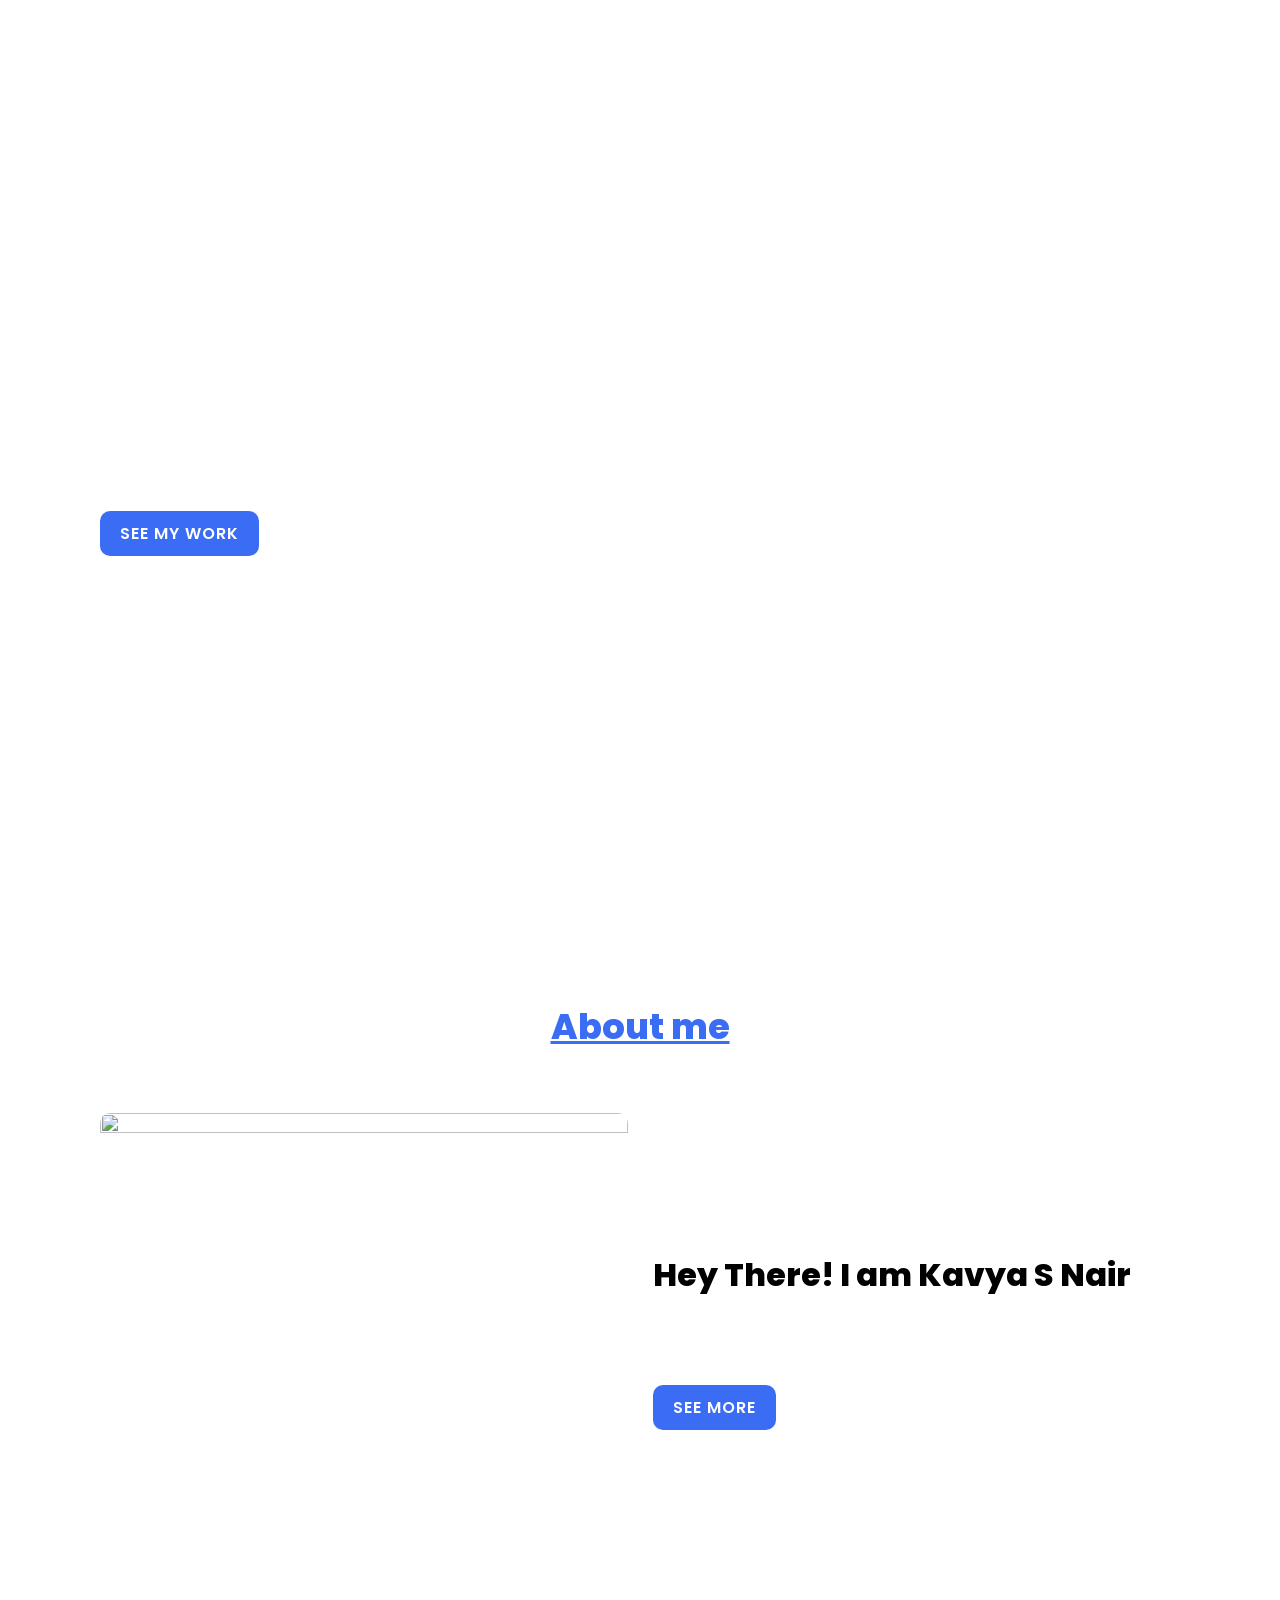
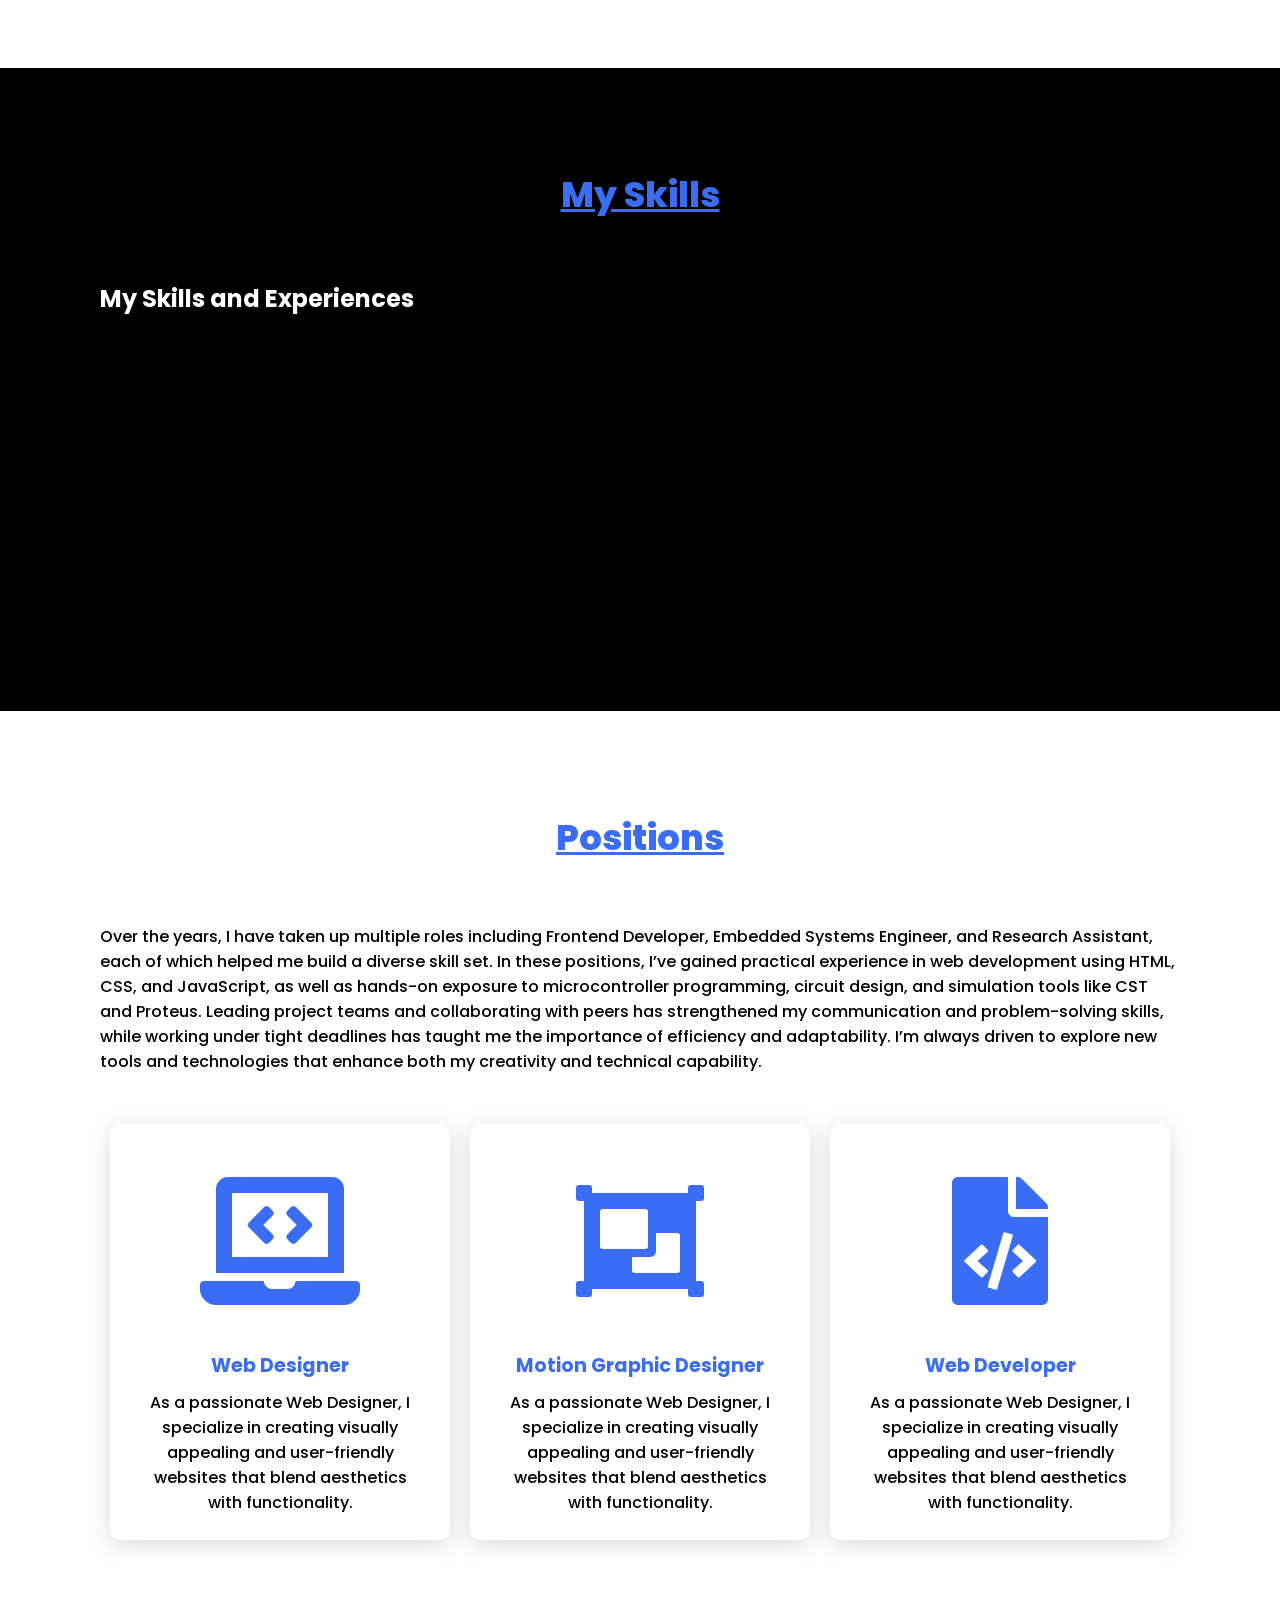
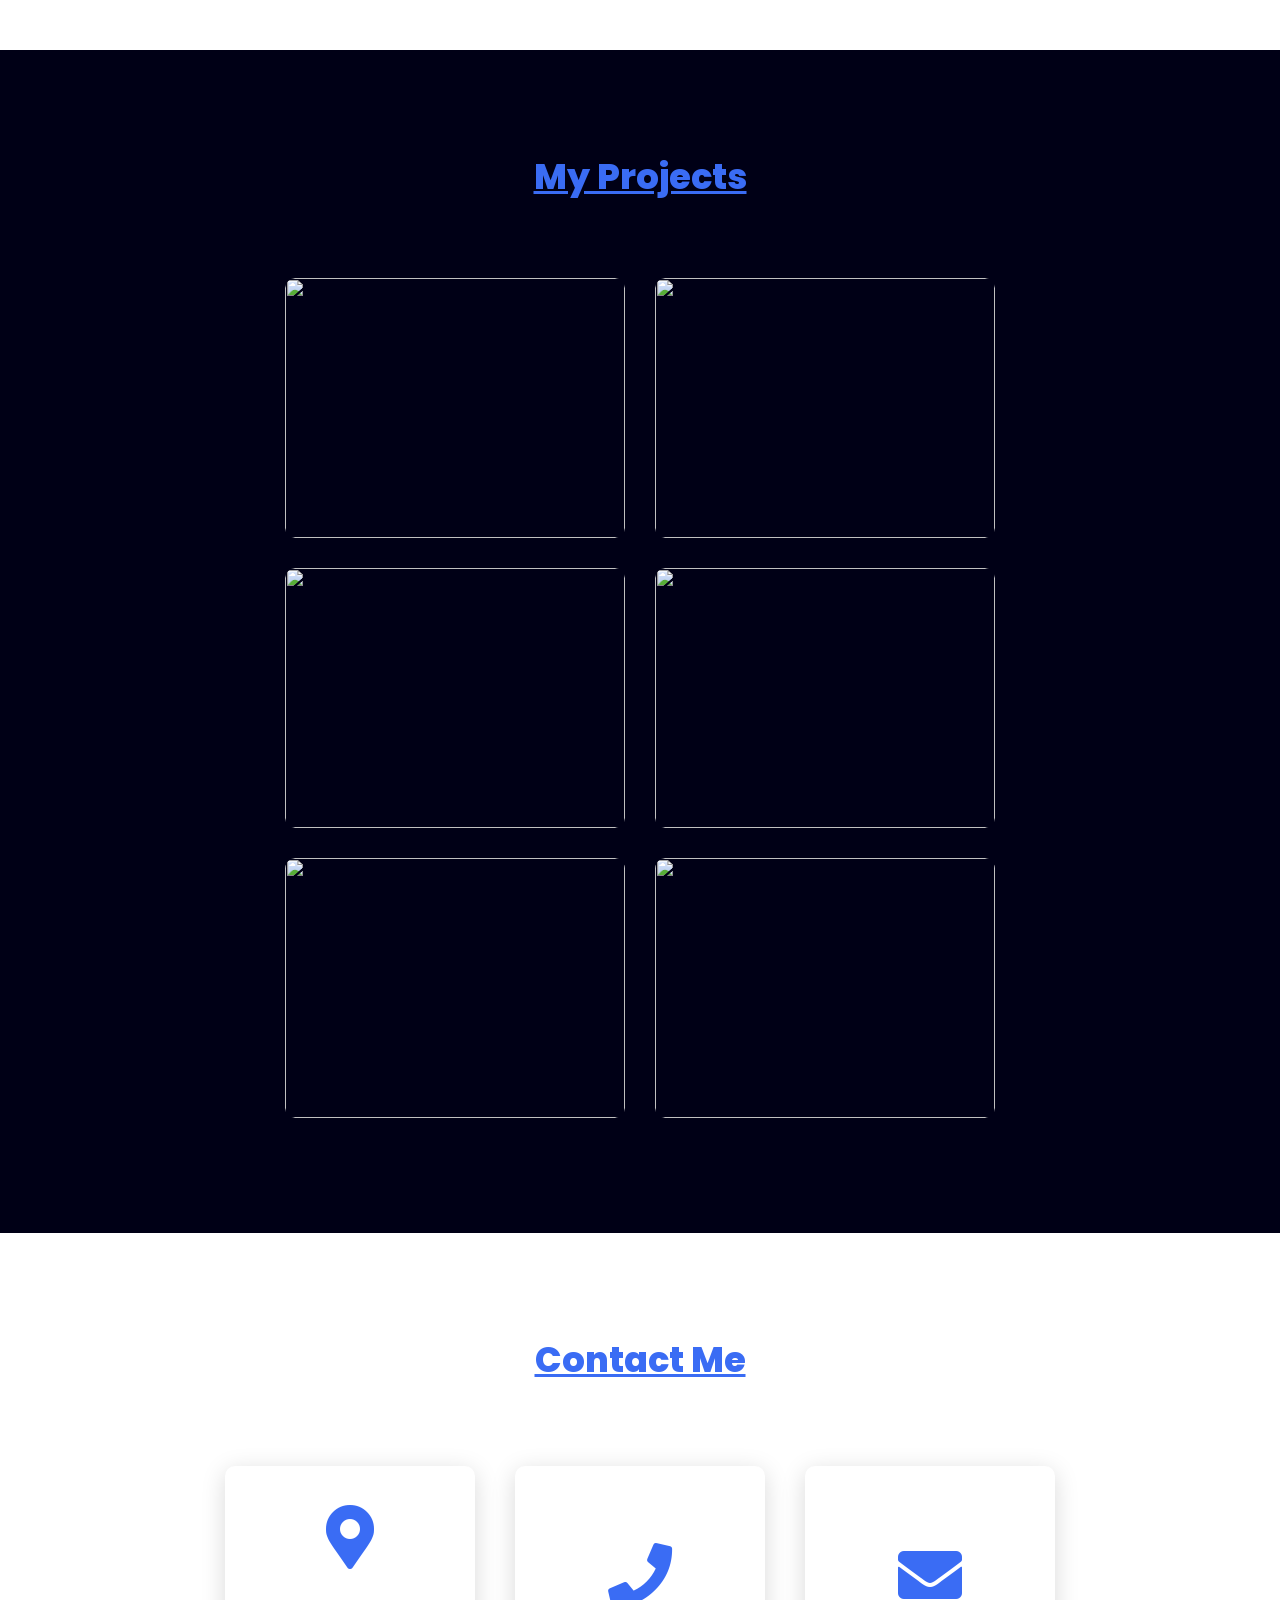
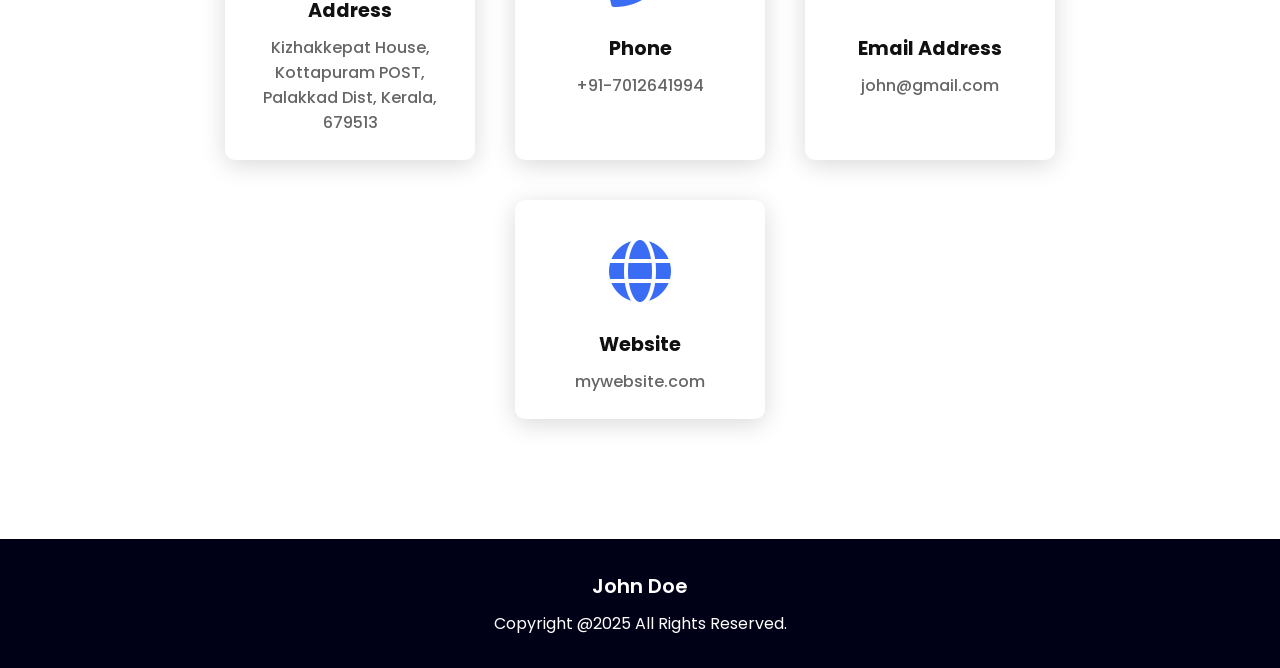
==== text.html @ 25538036 "Add files via upload" ====
<!DOCTYPE html>
<html lang="en">

<head>
    <meta charset="UTF-8">
    <meta name="viewport" content="width=device-width, initial-scale=1.0">
    <title>MY PORTFOLIO</title>
    <link rel="stylesheet" href="style.css">
    <link rel="stylesheet" href="https://unpkg.com/aos@next/dist/aos.css" />
    <link rel="stylesheet" href="https://cdnjs.cloudflare.com/ajax/libs/font-awesome/5.15.2/css/all.min.css">
</head>

<body>

    <nav>

        <span class="brand" data-aos="zoom-in" data-aos-duration="1000">Kavya</span>

        <div class="menu-btn"></div>
        <div class="nav-right">
            <a href="#main" data-aos="fade-up" data-aos-duration="1000" data-aos-delay="100">Home</a>
            <a href="#about" data-aos="fade-up" data-aos-duration="1000" data-aos-delay="200">About</a>
            <a href="#skills" data-aos="fade-up" data-aos-duration="1000" data-aos-delay="300">Skills</a>
            <a href="#services" data-aos="fade-up" data-aos-duration="1000" data-aos-delay="400">Positions</a>
            <a href="#work" data-aos="fade-up" data-aos-duration="1000" data-aos-delay="500">Projects</a>
            <a href="#contact" data-aos="fade-up" data-aos-duration="1000" data-aos-delay="600">Contact</a>
        </div>
    </nav>

    <aside class="sidebar">
        <a href="#main" data-aos="fade-up" data-aos-duration="1000" data-aos-delay="100">Home</a>
            <a href="#about" data-aos="fade-up" data-aos-duration="1000" data-aos-delay="200">About</a>
            <a href="#skills" data-aos="fade-up" data-aos-duration="1000" data-aos-delay="300">Skills</a>
            <a href="#services" data-aos="fade-up" data-aos-duration="1000" data-aos-delay="400">Positions</a>
            <a href="#work" data-aos="fade-up" data-aos-duration="1000" data-aos-delay="500">Projects</a>
            <a href="#contact" data-aos="fade-up" data-aos-duration="1000" data-aos-delay="600">Contact</a>
    </aside>

    <section class="main" id="main">
        <div class="content">
            <h2 data-aos="fade-up" data-aos-duration="1000" data-aos-delay="800">Hello, I'm <br><span>Kavya S Nair</span>
            </h2>
            
            <div class="media-icons">
                <a href="#" data-aos="fade-in" data-aos-duration="1000" data-aos-delay="1200"><i
                        class="fab fa-facebook-f"></i></a>
                <a href="#" data-aos="fade-in" data-aos-duration="1000" data-aos-delay="1300"><i
                        class="fab fa-instagram"></i></a>
                <a href="#" data-aos="fade-in" data-aos-duration="1000" data-aos-delay="1400"><i
                        class="fab fa-twitter"></i></a>
                <a href="#" data-aos="fade-in" data-aos-duration="1000" data-aos-delay="1500"><i
                        class="fab fa-github"></i></a>
            </div>
            <a href="#services" class="btn" data-aos="zoom-out" data-aos-duration="1000" data-aos-delay="1000">See My
                Work</a>
        </div>
    </section>

    <!--  About Section -->

    <section class="about" id="about">

        <h2 class="section-title" data-aos="fade-up" data-aos-duration="1000">About me</h2>

        <div class="content">
            <div class="column-left">
                <div class="img-card" data-aos="fade-right" data-aos-duration="2000" data-aos-delay="200">
                    <img src="Image\pg.jpeg" alt="">
                </div>
            </div>
            <div class="column-right">
                <h2 class="content-title" data-aos="fade-left" data-aos-duration="1000" data-aos-delay="200">Hey There!
                    I am Kavya S Nair</h2>
                <p class="paragraph-text" data-aos="flip-up" data-aos-duration="1000" data-aos-delay="400">Computer Science Engineering student with a passion for Coding ,UI/UX Designing and
                    Machine Learning, proficient in web designing, and motivated to learn new things..</p>
                <a href="#work" class="btn" data-aos="zoom-out-left" data-aos-duration="1000" data-aos-delay="600">See
                    more</a>
            </div>
        </div>
    </section>


    <!-- Skill Section -->

    <section class="skills" id="skills">

        <h2 class="section-title" data-aos="fade-up" data-aos-duration="1000">My Skills</h2>

        <div class="content">
            <div class="column-left">
                <h2 class="content-title" data-aos="fade-right" data-aos-duration="1000" data-aos-delay="200">My Skills
                    and Experiences</h2>
                <p class="paragraph-text" data-aos="flip-down" data-aos-duration="1000" data-aos-delay="300">With a
                    strong foundation in both front-end and back-end development, I’ve worked on a range of projects
                    that highlight my ability to design responsive interfaces and develop robust application logic. My
                    skill set includes HTML, CSS, JavaScript, and frameworks like React, along with backend technologies
                    such as Node.js and Python. Over the past few years, I’ve gained hands-on experience collaborating
                    in cross-functional teams, debugging complex code, and optimizing web performance. I’m always eager
                    to learn new technologies and take on challenges that push my creative and technical boundaries.</p>
               
            </div>
            <div class="column-right">
                <div class="skill" data-aos="flip-up" data-aos-duration="1000" data-aos-delay="100">
                    <span>HTML</span>
                </div>
                <div class="skill" data-aos="flip-up" data-aos-duration="1000" data-aos-delay="100">
                    <span>CSS</span>
                </div>
                <div class="skill" data-aos="flip-up" data-aos-duration="1000" data-aos-delay="100">
                    <span>JavaScript</span>
                </div>
                <div class="skill" data-aos="flip-up" data-aos-duration="1000" data-aos-delay="100">
                    <span>Python</span>
                </div>
                
            </div>
        </div>
    </section>


    <!-- Positions Section -->

    <section class="services" id="services">

        <h2 class="section-title" data-aos="fade-up" data-aos-duration="1000">Positions</h2>
        <p class="paragraph-text" data-aos="fade-up" data-aos-duration="1000" data-aos-delay="200">Over the years, I
            have taken up multiple
            roles including Frontend Developer, Embedded Systems Engineer, and Research Assistant, each of which helped
            me build a diverse skill set. In these positions, I’ve gained practical experience in web development using
            HTML, CSS, and JavaScript, as well as hands-on exposure to microcontroller programming, circuit design, and
            simulation tools like CST and Proteus. Leading project teams and collaborating with peers has strengthened
            my communication and problem-solving skills, while working under tight deadlines has taught me the
            importance of efficiency and adaptability. I’m always driven to explore new tools and technologies that
            enhance both my creativity and technical capability.

        </p>

        <div class="content">
            <div class="card" data-aos="fade-right" data-aos-duration="1000" data-aos-delay="400">
                <div class="service-icon">
                    <i class="fas fa-laptop-code"></i>
                </div>
                <div class="info">
                    <h3>Web Designer</h3>
                    <p>As a passionate Web Designer, I specialize in creating visually appealing and user-friendly
                        websites that blend aesthetics with functionality. </p>
                </div>
            </div>
            <div class="card" data-aos="fade-up" data-aos-duration="1000" data-aos-delay="400">
                <div class="service-icon">
                    <i class="fas fa-object-group"></i>
                </div>
                <div class="info">
                    <h3>Motion Graphic Designer</h3>
                    <p>As a passionate Web Designer, I specialize in creating visually appealing and user-friendly
                        websites that blend aesthetics with functionality. </p>
                </div>
            </div>
            <div class="card" data-aos="fade-left" data-aos-duration="1000" data-aos-delay="400">
                <div class="service-icon">
                    <i class="fas fa-file-code"></i>
                </div>
                <div class="info">
                    <h3>Web Developer</h3>
                    <p>As a passionate Web Designer, I specialize in creating visually appealing and user-friendly
                        websites that blend aesthetics with functionality. </p>
                </div>
            </div>
        </div>
    </section>

    <!-- Projects Section -->
    <section class="work" id="work">

        <h2 class="section-title" data-aos="fade-up" data-aos-duration="1000">My Projects</h2>
        <div class="content">
            <div class="card" data-aos="fade-right" data-aos-duration="1000" data-aos-delay="200">
                <div class="card-img">
                    <img src="Image/work1.jpg" alt="">
                    <p class="overlay-text">Project 1: MindTracker Website : A simple mental health tracking website that allows users to log their daily mood,stress levels,and thoughts.The goal is to promote self-reflection and emotional awareness over time.</p>
                </div>
            </div>

            <div class="card" data-aos="fade-up" data-aos-duration="1000" data-aos-delay="200">
                <div class="card-img">
                    <img src="Image/work2.jpg" alt="">
                    <p class="overlay-text">Project 2: A Quiz App to boost our knowledge.</p>
                </div>
            </div>
            <div class="card" data-aos="fade-left" data-aos-duration="1000" data-aos-delay="200">
                <div class="card-img">
                    <img src="Image/work3.jpg" alt="">
                    <p class="overlay-text">Project 3: Recipe app : To make any dish according to the available ingredients.</p>
                </div>
            </div>

            <div class="card" data-aos="fade-right" data-aos-duration="1000" data-aos-delay="400">
                <div class="card-img">
                    <img src="Image/work4.jpg" alt="">
                    <p class="overlay-text">Project 4: Description goes here</p>
                </div>
            </div>

            <div class="card" data-aos="fade-up" data-aos-duration="1000" data-aos-delay="400">
                <div class="card-img">
                    <img src="Image/work5.jpg" alt="">
                    <p class="overlay-text">Project 5: Description goes here</p>
                </div>
            </div>

            <div class="card" data-aos="fade-left" data-aos-duration="1000" data-aos-delay="400">
                <div class="card-img">
                    <img src="Image/work6.jpg" alt="">
                    <p class="overlay-text">Project 6: Description goes here</p>
                </div>
            </div>

    </section>

               <!-- Contacts Section -->
                
    <section class="contact" id="contact">
        <div class="title">
            <h2 class="section-title">Contact Me</h2>
        </div>
        <div class="content">
            <div class="row">
                <div class="card">
                    <div class="contact-icon">
                        <i class="fas fa-map-marker-alt"></i>
                    </div>
                    <div class="info">
                        <h3>Address</h3>
                        <span>Kizhakkepat House, Kottapuram POST, Palakkad Dist, Kerala, 679513</span>
                    </div>
                </div>
                <div class="card">
                    <div class="contact-icon">
                        <i class="fas fa-phone"></i>
                    </div>
                    <div class="info">
                        <h3>Phone</h3>
                        <span>+91-7012641994</span>
                    </div>
                </div>
                <div class="card">
                    <div class="contact-icon">
                        <i class="fas fa-envelope"></i>
                    </div>
                    <div class="info">
                        <h3>Email Address</h3>
                        <span>john@gmail.com</span>
                    </div>
                </div>
                <div class="card">
                    <div class="contact-icon">
                        <i class="fas fa-globe"></i>
                    </div>
                    <div class="info">
                        <h3>Website</h3>
                        <span>mywebsite.com</span>
                    </div>
                </div>

            </div>

        </div>
    </section>

    <footer class="footer">
        <span class="footer-title">John Doe</span>
        <p>Copyright @2025 All Rights Reserved.</p>
    </footer>


    <script src="https://unpkg.com/aos@next/dist/aos.js"></script>
    <script>
        AOS.init();//initializing Animate On Scroll Library
    </script>
    <script src="script.js"></script>
</body>

</html>
---- style.css ----
@import url("https://fonts.googleapis.com/css2?family=Poppins:ital,wght@0,100;0,200;0,300;0,400;0,500;0,600;0,700;0,800;0,900;1,100;1,200;1,300;1,400;1,500;1,600;1,700;1,800;1,900&display=swap");

html, body {
  overflow-x: hidden;
}

* {
  padding: 0;
  margin: 0;
  font-family: "Poppins", sans-serif;
  box-sizing: border-box;
  scroll-behavior: smooth;
}

::-webkit-scrollbar {
  display: none;
}

a {
  text-decoration: none;
}

body {
  width: 100vw;
  min-height: 100vh;
}

nav {
  z-index: 100;
  position: fixed;
  background-color: rgba(255, 255, 255, 0.1);
  top: 0;
  left: 0;
  width: 100vw;
  padding: 15px 200px;
  display: flex;
  justify-content: space-around;
  align-items: center;
  transition: 0.2s ease;
}

nav.sticky {
  background-color: #3a6cf4;
  padding: 10px 200px;
}

nav .brand {
  color: white;
  font-size: 1.8em;
  font-weight: 700;
  text-transform: uppercase;
  text-decoration: none;
}

nav .nav-right{
  display: flex;
  justify-content: center;
  align-items: center;
}

nav .nav-right a {
  color: white;
  font-size: 1em;
  font-weight: bold;
  margin-left: 30px;
  transition: all 0.5s ease;
}

nav .nav-right a:hover {
  color: #3a6cf4;
  text-decoration: underline;
}

nav.sticky .nav-right a:hover {
  color: black;
}

.sidebar {
  position: fixed;
  top: 0;
  right: 0;
  transition: all 0.3s ease;
  transform: translateX(100%);
  display: flex;
  flex-direction: column;
  align-items: center;
  justify-content: center;
  width: 70vw;
  height: 100vh;
  overflow-y: scroll;
  background-color: white;
}

.sidebar a {
  color: black;
  font-size: 1.2rem;
  font-weight: 500;
  margin: 10px;
  padding: 10px 40px;
  border-radius: 5px;
  transition: all 0.3s ease;
}

.sidebar a:hover {
  background-color: #3a6cf4;
  color: white;
  transition: 0.3s ease;
}

.sidebar.active {
    z-index: 10;
  transform: translateX(0%);
}

section {
  padding: 100px 100px;
  width: 100vw;
}

.main {
  position: relative;
  width: 100%;
  height: 100vh;
  display: flex;
  align-items: center;
  background-image: url(Image/bg.jpg);
  background-size: cover;
  background-position: center;
  background-repeat: no-repeat;
  background-attachment: fixed;
  /*Controls how the background image scrolls with the content*/
}

.main .content {
  max-width: 900px;
}

.main .content h2 {
  color: white;
  font-size: 28px;
  font-weight: 500;
}

.main .content h2 span {
  font-size: 2.8rem; /*1rem == 16px*/
  font-weight: 600;
}

/*
.animated-text {
  height: 70px;
  overflow: hidden;
}

.animated-text h3 {
  color: #4e9eff;
  font-size: 3rem;
  font-weight: 700;
  line-height: 70px;
  letter-spacing: 1px;
}

.animated-text h3:nth-child(1) {
  animation: text-move 6s infinite ease-out;
}


@keyframes text-move {
  0%,
  15% {
    margin-top: 0px;
  }

  25%,
  40% {
    margin-top: -70px;
  }

  50%,
  65% {
    margin-top: -140px;
  }

  75%,
  90% {
    margin-top: -70px;
  }

  100% {
    margin-top: 0px;
  }
}
*/
.btn {
  color: white;
  background-color: #3a6cf4;
  font-size: 1rem;
  font-weight: 600;
  display: inline-block;
  padding: 10px 20px;
  text-transform: uppercase;
  text-decoration: none;
  letter-spacing: 1px;
  border-radius: 10px;
  transition: 0.5s ease;
}

.btn:hover {
  background-color: #235bf6;
}

.media-icons {
  margin-block: 10px;
}

.media-icons a {
  color: white;
  font-size: 25px;
  margin-right: 30px;
}

.section-title {
  text-align: center;
  text-decoration: underline;
  color: #3a6cf4;
  font-size: 2.2rem;
  font-weight: 800;
  margin-bottom: 60px;
  transition: all 0.3s ease;
}

.section-title:hover {
  transform: scale(1.2);
}

/* About */

.about .content {
  position: relative;
  width: 100%;
  display: flex;
  justify-content: space-between;
  align-items: center;
  margin-top: 20px;
}

.about .content .column-left {
  width: 50%;
  margin-right: 25px;
  font-weight: 500;
}

.about .content .column-right {
  width: 50%;
}

.about .content .column-left .img-card {
  width: 100%;
}

.about .content .column-left .img-card img {
  min-height: 455px;
  width: 100%;
  height: 100%;
  object-fit: cover;
  border-radius: 10px;
}

.about .content .column-right .content-title {
  font-size: 2em;
  font-weight: 800;
  margin-bottom: 20px;
}

.about .content .column-right .paragraph-text {
  font-size: 1.1rem;
  line-height: 22px;
  font-weight: 500;
}

/* Skills Section */

.skills {
  background-color: black;
}

.skills .content {
  width: 100%;
  display: flex;
  justify-content: space-between;
  align-items: center;
  color: white;
  margin-top: 20px;
}

.skills .content .column-left {
  width: 46%;
}

.skills .content .column-left .content-title {
  margin-bottom: 20px;
}

.skills .paragraph-text {
  line-height: 25px;
}

.skills .content .column-right {
  width: 46%;
  display: flex;
  justify-content: space-around;
  flex-wrap: wrap;
}

.skills .content .column-right .skill {
  margin-bottom: 15px;
  padding: 10px;
  min-width: 100px;
  width: fit-content;
  min-height: 100px;
  background-color: #3a6cf4;
  border-radius: 10px;
  display: flex;
  align-items: center;
  justify-content: center;
}

/* Services */

.services .content {
  display: flex;
  justify-content: center;
  flex-wrap: wrap;
  flex-direction: row;
  margin-top: 20px;
}

.services .paragraph-text {
  line-height: 25px;
  font-weight: 500;
  margin-bottom: 40px;
}

.services .content .card {
  background-color: #fff;
  width: 340px;
  margin: 10px;
  padding: 25px;
  display: flex;
  justify-content: center;
  align-items: center;
  flex-direction: column;
  border-radius: 10px;
  box-shadow: 0 5px 25px rgba(1 1 1/15%);
  transition: 0.3s linear;
  cursor: pointer;
}

.services .content .card .service-icon {
  color: #3a6cf4;
  font-size: 8rem;
  text-align: center;
  transition: all 0.3s linear;
}

.services .content .card .info {
  text-align: center;
}

.services .info p {
  line-height: 25px;
  font-weight: 500;
}

.services .content .card .info h3 {
  color: #3a6cf4;
  font-size: 1.2rem;
  font-weight: 700;
  margin: 10px;
  transition: all 0.3s linear;
}

.services .content .card:hover {
  background-color: #3a6cf4;
  color: white;
}

.services .content .card:hover .service-icon,
.services .content .card:hover .info h3 {
  transform: translateY(-10px);
  color: white;
}

/* Work */

.work {
  background-color: #000016;
}

.work .content {
  display: flex;
  justify-content: center;
  flex-direction: row;
  flex-wrap: wrap;
  margin-top: 20px;
  width: 100%;
}

.work .content .card {
  width: 340px;
  margin: 15px;
  cursor: pointer;
}

.work .content .card .card-img {
  position: relative;
  width: 100%;
  height: 260px;
  overflow: hidden;
  border-radius: 10px;
}

.work .content .card .card-img img {
  width: 100%;
  height: 100%;
  object-fit: cover;
  border-radius: 10px;
  transition: 0.3s linear;
}

.work .content .card .card-img img:hover {
  transform: scale(1.2);
}

.card-img .overlay-text {
  position: absolute;
  top: 0;
  left: 0;
  width: 100%;
  padding: 15px;
  background: rgba(0, 0, 0, 0.6);
  color: #fff;
  font-size: 16px;
  text-align: center;
  opacity: 0;
  transition: opacity 0.3s ease-in-out;
}

.card-img:hover .overlay-text {
  opacity: 1;
}

/* Contact */

.contact .content {
  display: flex;
  justify-content: center;
  flex-wrap: wrap;
  flex-direction: column;
  margin-top: 20px;
}

.contact .content .row {
  display: flex;
  justify-content: center;
  flex-wrap: wrap;
  flex-direction: row;
}

.contact .content .row .card {
  background: #fff;
  width: 250px;
  margin: 20px;
  padding: 25px;
  display: flex;
  justify-content: center;
  align-items: center;
  flex-direction: column;
  box-shadow: 0 5px 25px rgba(1 1 1 / 15%);
  border-radius: 10px;
  cursor: pointer;
}

.contact .content .row .card .contact-icon {
  color: #3a6cf4;
  font-size: 4em;
  text-align: center;
  transition: transform 0.5s ease;
}

.contact .content .row .card:hover .contact-icon {
  transform: translateY(-10px);
}

.contact .content .row .card .info {
  text-align: center;
}

.contact .content .row .card .info h3 {
  color: #111;
  font-size: 1.2em;
  font-weight: 700;
  margin: 10px;
}

.contact .content .row .card .info span {
  color: #666;
  font-weight: 500;
  line-height: 25px;
}

/* Footer */

.footer {
  background: #000016;
  color: #fff;
  text-align: center;
  padding: 2em;
}

.footer .footer-title {
  font-size: 20px;
  font-weight: 600;
}

.footer p {
  font-size: 16px;
  margin-top: 10px;
}

@media (max-width: 900px) {
  nav {
    padding: 12px 20px;
  }

  nav.sticky {
    padding: 10px 20px;
  }

  section{
    padding: 20px;
  }

  nav .nav-right {
    display: none;
  }

  .menu-btn {
    background-image: url(Image/menu.png);
    background-position: center;
    background-size: 30px;
    background-repeat: no-repeat;
    width: 40px;
    height: 40px;
    right: 0;
    margin: 0 20px;
    cursor: pointer;
    transition: 0.3s ease;
  }

  .menu-btn.active {
    z-index: 999;
    background-image: url(Image/close.png);
    background-repeat: no-repeat;
    background-position: center;
    background-size: 25px;
    transition: 0.3s ease;
    background-color: #3a6cf4;
    border-radius: 5px;
  }
  
  .main .content h2 {
    font-size: 1em;
  }

  .animated-text h3 {
    font-size: 2.2em;
  }

  .section-title {
    font-size: 1.8em;
  }

  .about .content {
    flex-direction: column;
  }

  .about .content .column {
    width: 100%;
  }

  .about .content .column-right {
    margin-top: 40px;
  }

  .about .content .column-right p {
    line-height: 27px;
  }

  /* Skills */

  .skills .content {
    flex-direction: column;
  }

  .skills .content .column {
    width: 100%;
  }

  .skills .content .column-left {
    width: 90%;
  }

  .skills .content .column-right {
    margin-top: 40px;
    width: 90%;
  }
}

@media (max-width: 768px) {
  .main {
    background-image: url(Image/bg1.png);
    background-attachment: fixed;
  }
}



@media (max-width: 660px) {
  .about .content .column-left,
  .about .content .column-right {
    width: 95%;
  }

  .work .content .card {
    width: 90%;
  }
  .card-img .overlay-text {
    opacity: 1;
  }
}

@media (max-width: 400px){
 .contact .content .row .card{
    width: 90%;
  }
}
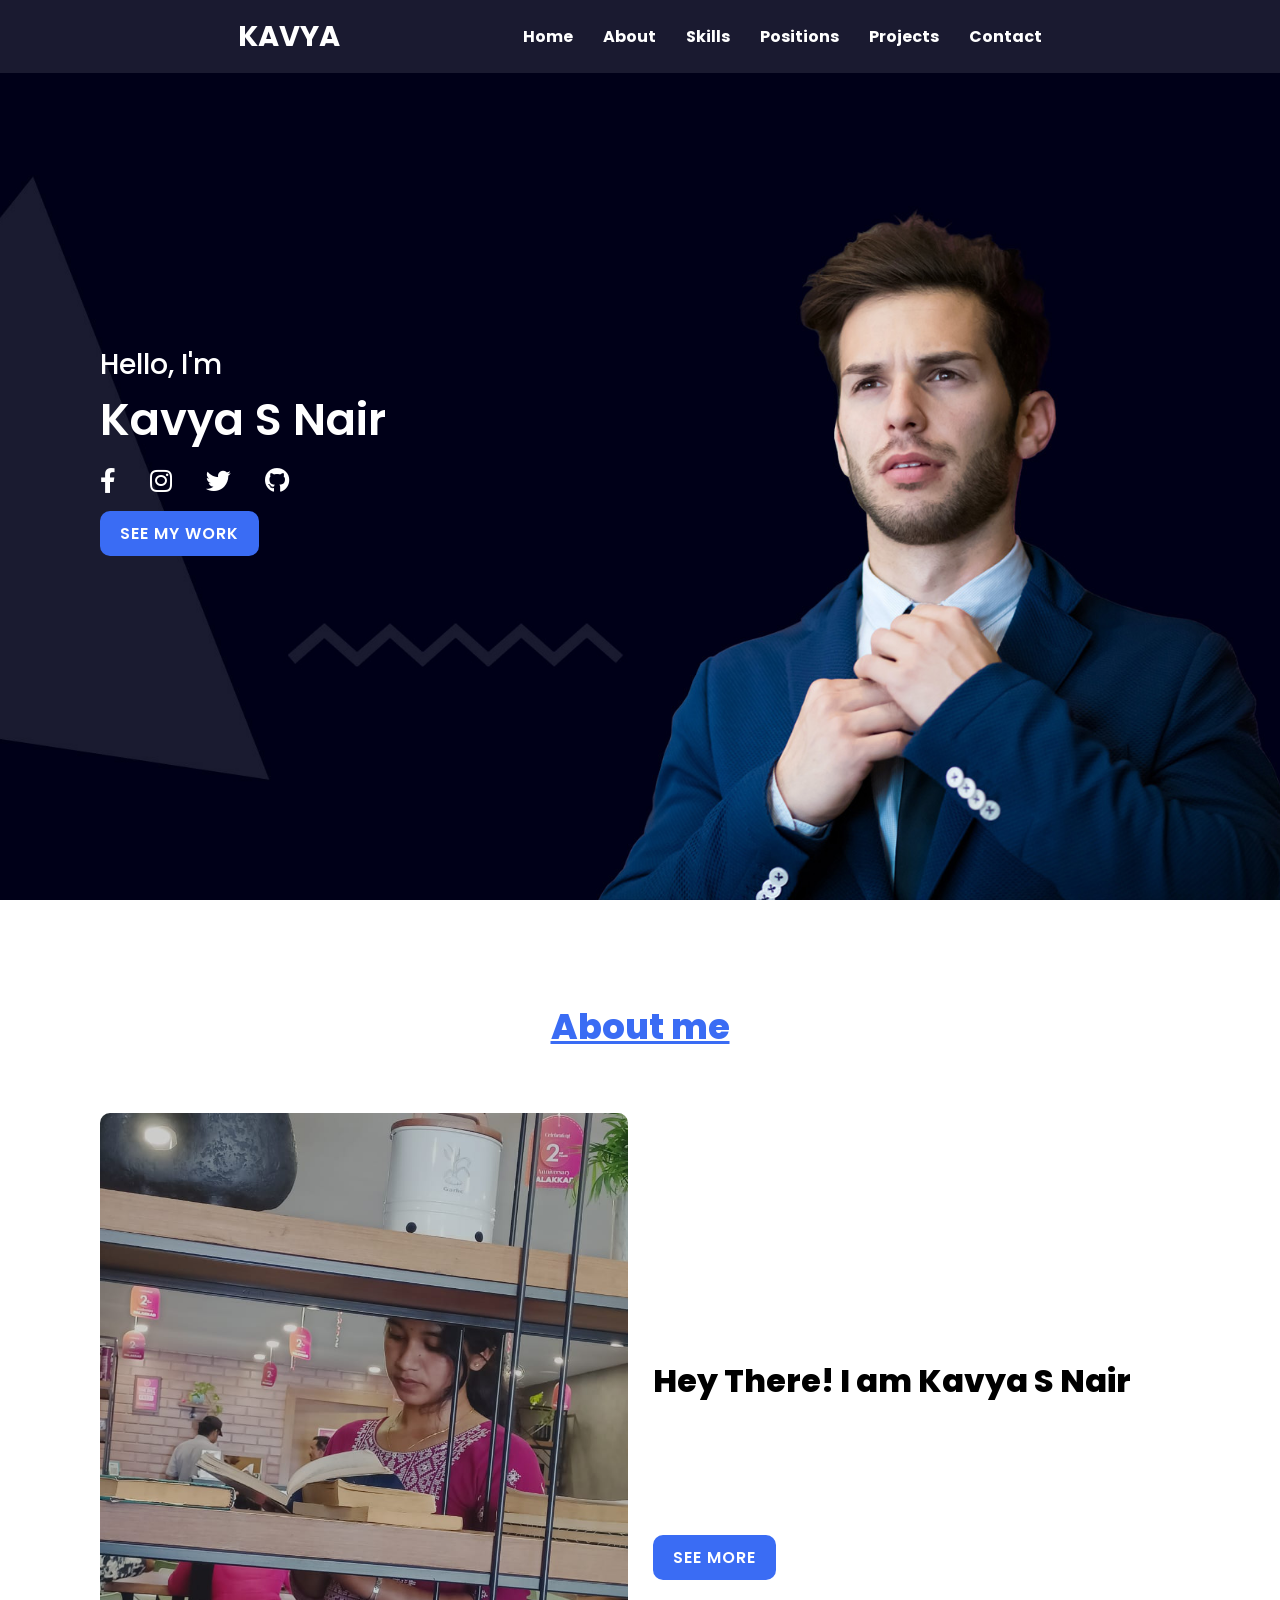
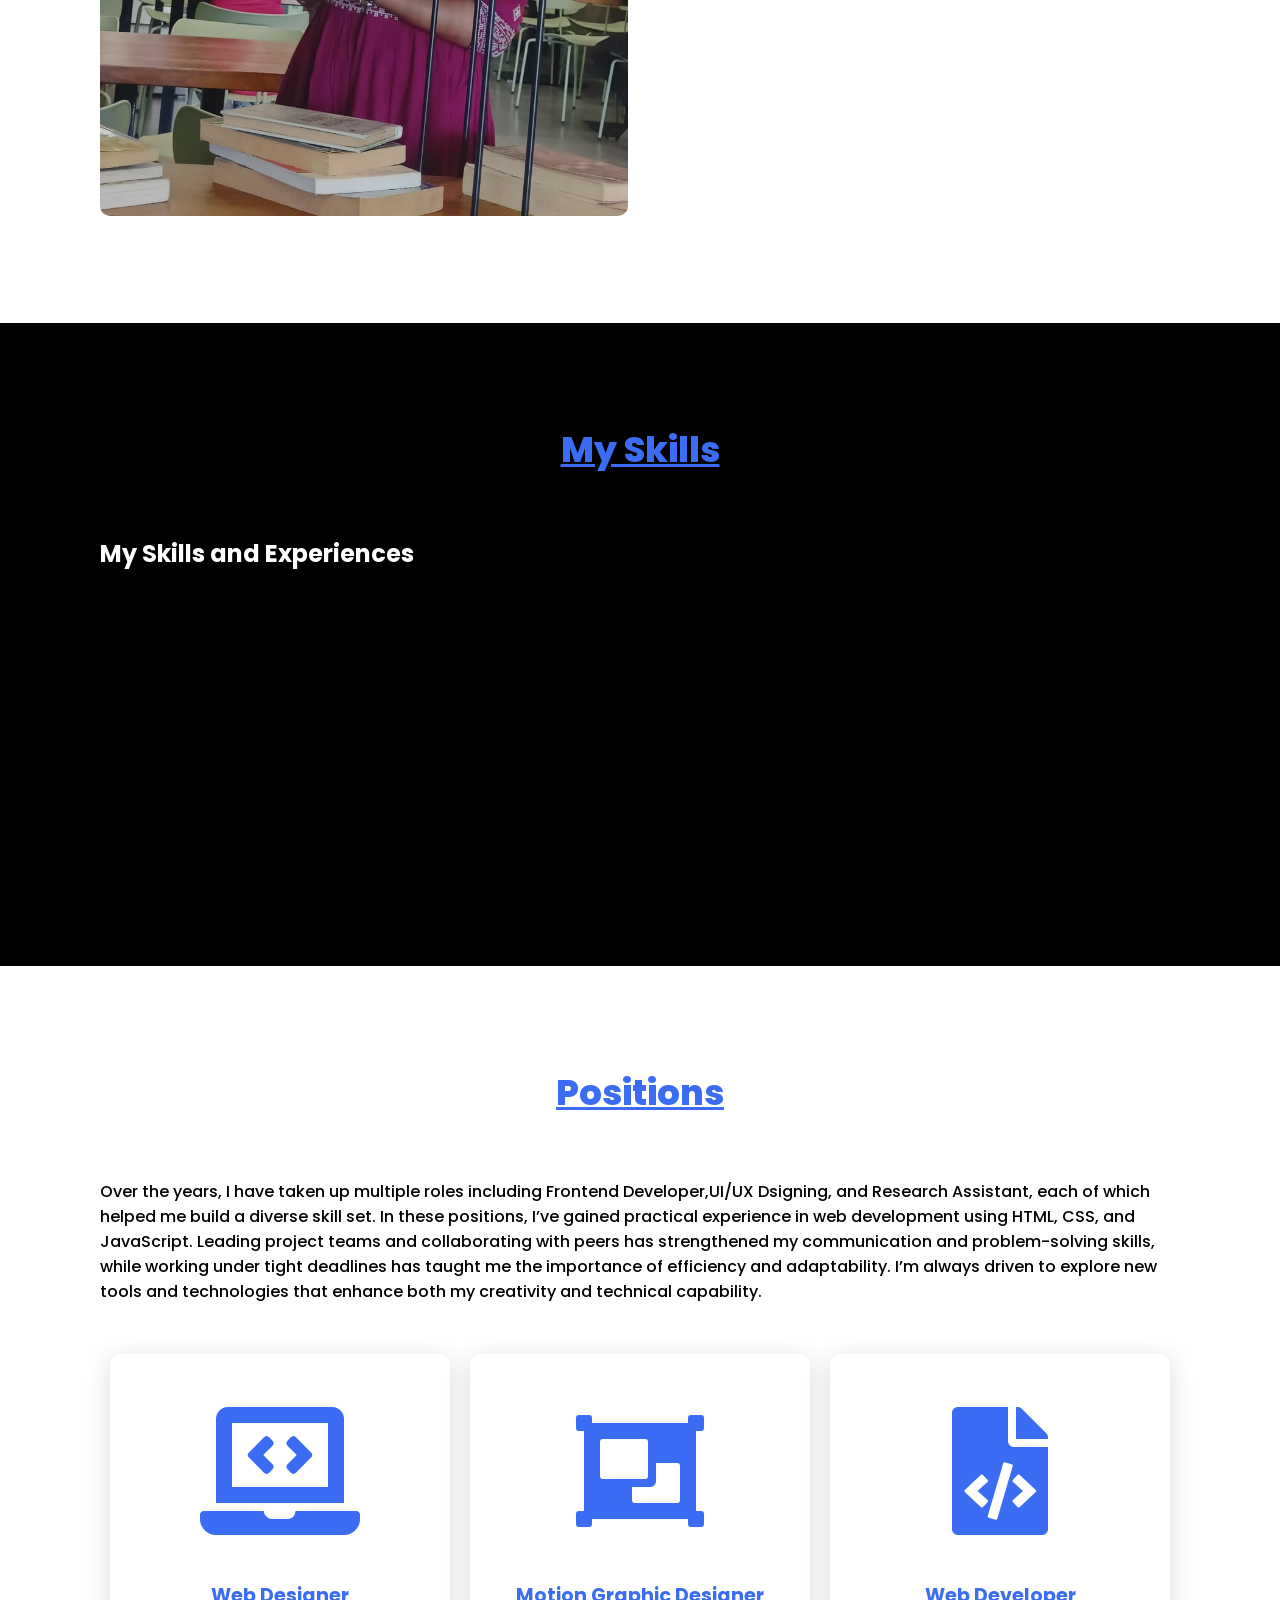
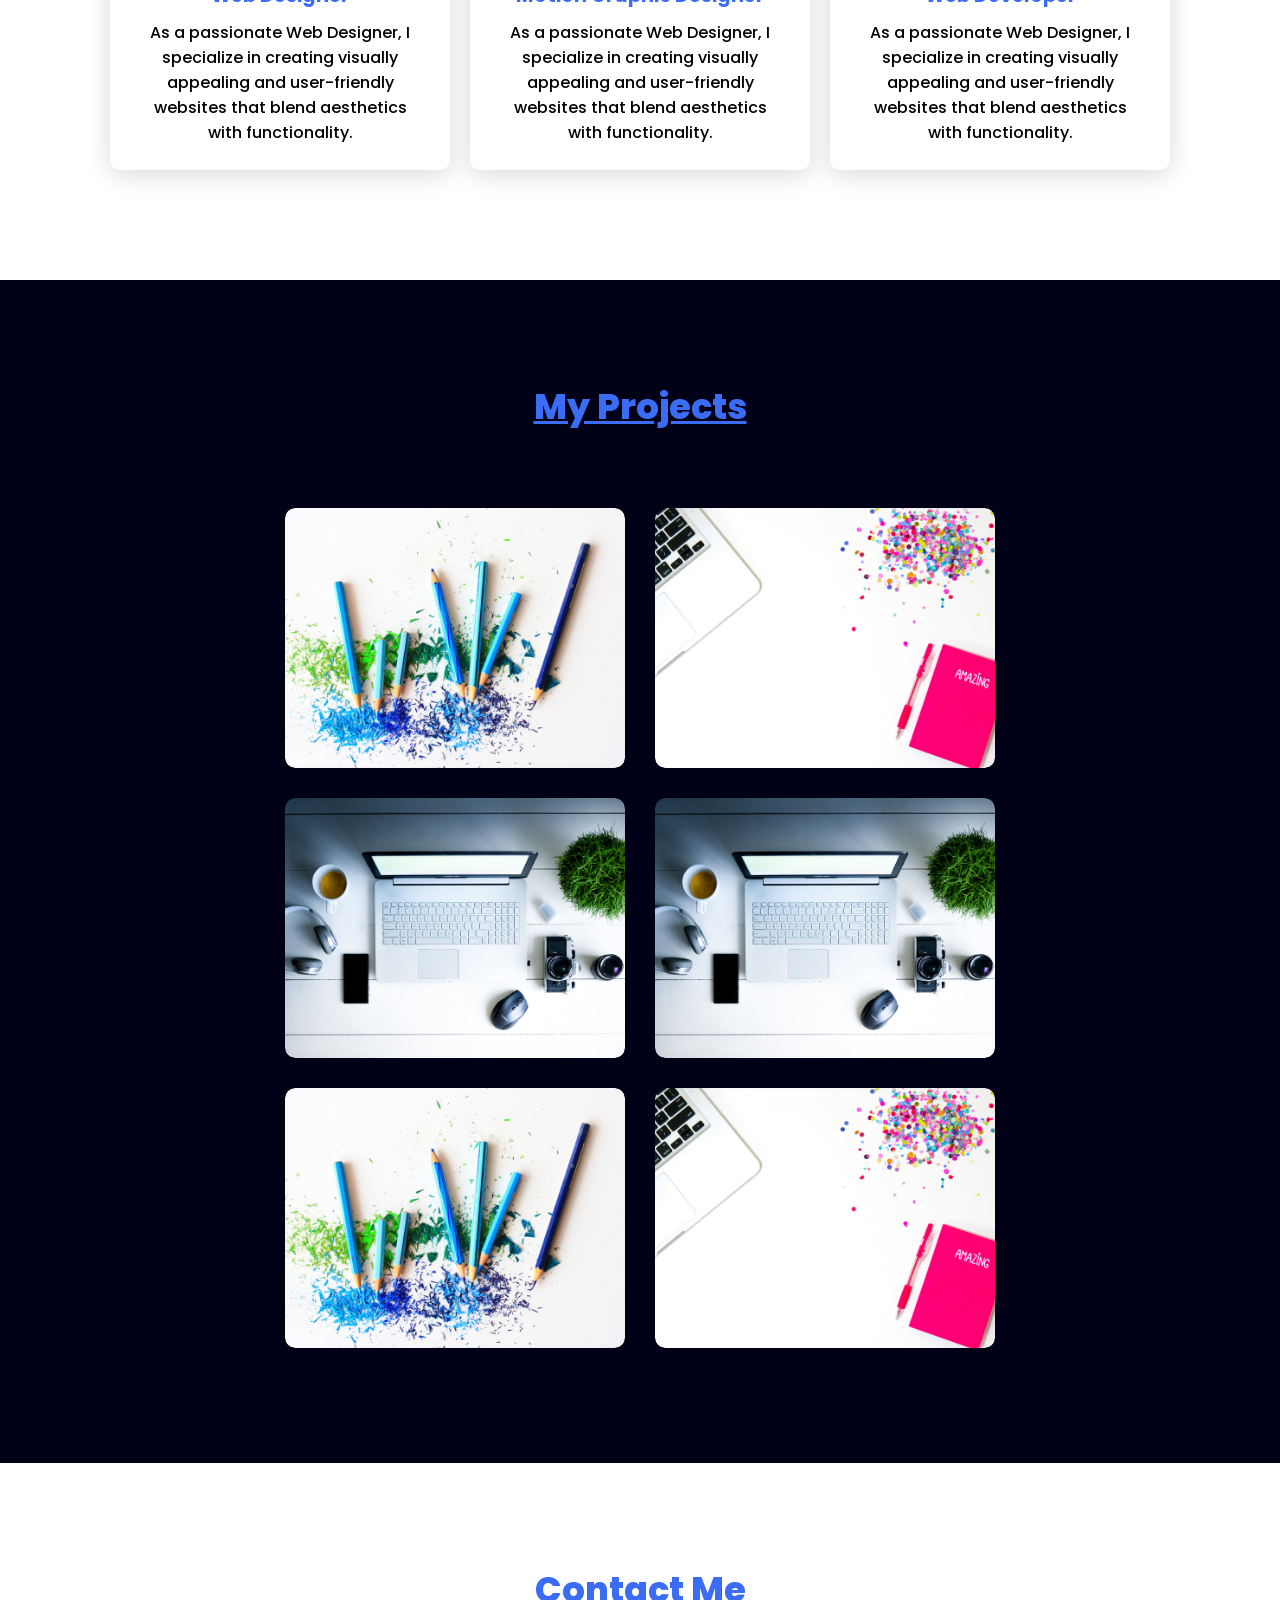
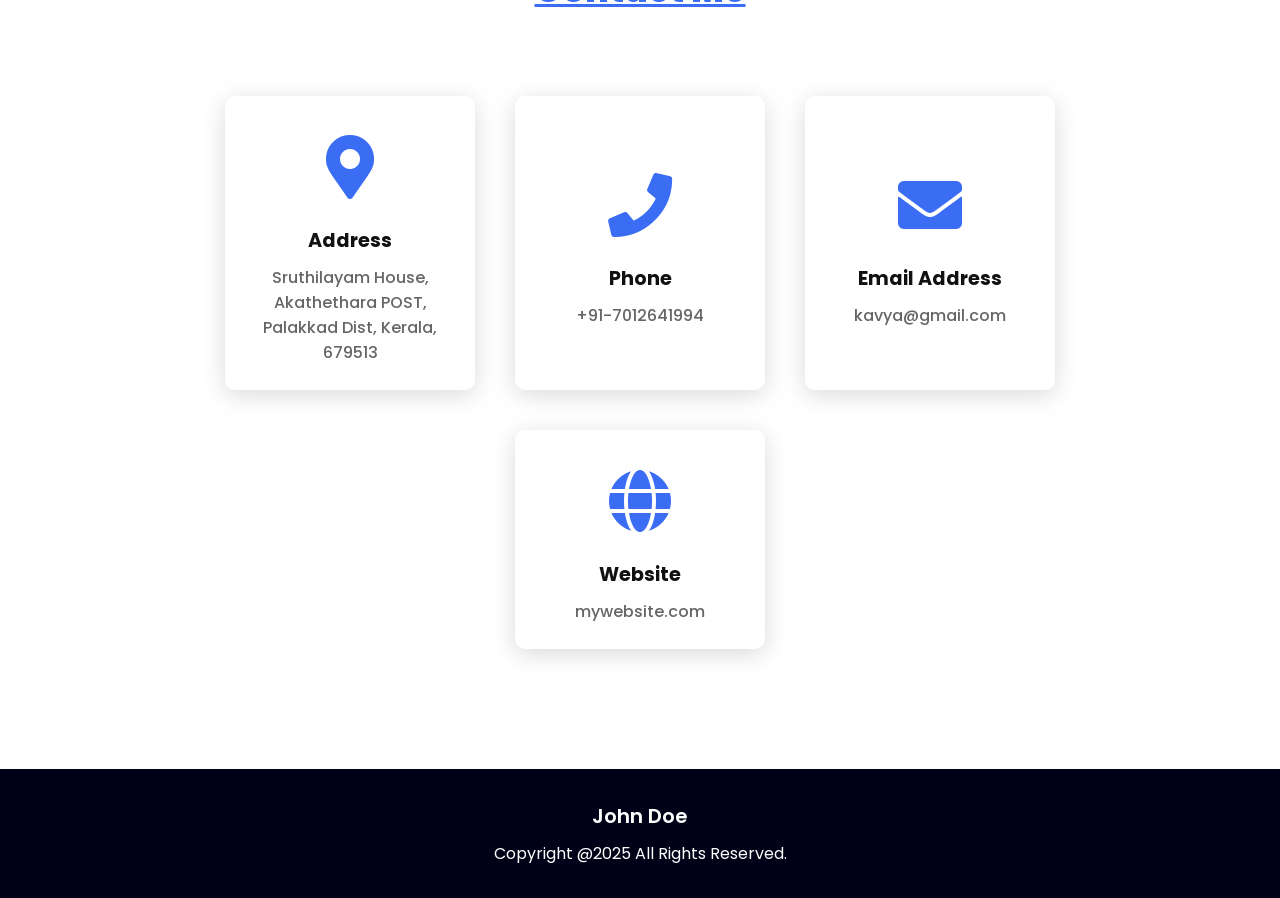
==== commit 9a54c0d9: "Update text.html" ====
--- a/text.html
+++ b/text.html
@@ -71,8 +71,7 @@
             <div class="column-right">
                 <h2 class="content-title" data-aos="fade-left" data-aos-duration="1000" data-aos-delay="200">Hey There!
                     I am Kavya S Nair</h2>
-                <p class="paragraph-text" data-aos="flip-up" data-aos-duration="1000" data-aos-delay="400">Computer Science Engineering student with a passion for Coding ,UI/UX Designing and
-                    Machine Learning, proficient in web designing, and motivated to learn new things..</p>
+                <p class="paragraph-text" data-aos="flip-up" data-aos-duration="1000" data-aos-delay="400">A passionate and curious B.Tech Computer Science student. I enjoy building simple yet meaningful web projects that solve real-life problems. I have a basic foundation in Python,C,HTML and CSS, and I'm exploring areas like UI/UX design and web development.</p>
                 <a href="#work" class="btn" data-aos="zoom-out-left" data-aos-duration="1000" data-aos-delay="600">See
                     more</a>
             </div>
@@ -112,6 +111,9 @@
                 <div class="skill" data-aos="flip-up" data-aos-duration="1000" data-aos-delay="100">
                     <span>Python</span>
                 </div>
+                <div class="skill" data-aos="flip-up" data-aos-duration="1000" data-aos-delay="100">
+                    <span>C programming</span>
+                </div>
                 
             </div>
         </div>
@@ -125,10 +127,9 @@
         <h2 class="section-title" data-aos="fade-up" data-aos-duration="1000">Positions</h2>
         <p class="paragraph-text" data-aos="fade-up" data-aos-duration="1000" data-aos-delay="200">Over the years, I
             have taken up multiple
-            roles including Frontend Developer, Embedded Systems Engineer, and Research Assistant, each of which helped
+            roles including Frontend Developer,UI/UX Dsigning, and Research Assistant, each of which helped
             me build a diverse skill set. In these positions, I’ve gained practical experience in web development using
-            HTML, CSS, and JavaScript, as well as hands-on exposure to microcontroller programming, circuit design, and
-            simulation tools like CST and Proteus. Leading project teams and collaborating with peers has strengthened
+            HTML, CSS, and JavaScript. Leading project teams and collaborating with peers has strengthened
             my communication and problem-solving skills, while working under tight deadlines has taught me the
             importance of efficiency and adaptability. I’m always driven to explore new tools and technologies that
             enhance both my creativity and technical capability.
@@ -177,41 +178,41 @@
             <div class="card" data-aos="fade-right" data-aos-duration="1000" data-aos-delay="200">
                 <div class="card-img">
                     <img src="Image/work1.jpg" alt="">
-                    <p class="overlay-text">Project 1: MindTracker Website : A simple mental health tracking website that allows users to log their daily mood,stress levels,and thoughts.The goal is to promote self-reflection and emotional awareness over time.</p>
+                    <p class="overlay-text"><u>Project 1</u>: <b>MindTracker Website</b> : A simple mental health tracking website that allows users to log their daily mood,stress levels,and thoughts.The goal is to promote self-reflection and emotional awareness over time.</p>
                 </div>
             </div>
 
             <div class="card" data-aos="fade-up" data-aos-duration="1000" data-aos-delay="200">
                 <div class="card-img">
                     <img src="Image/work2.jpg" alt="">
-                    <p class="overlay-text">Project 2: A Quiz App to boost our knowledge.</p>
+                    <p class="overlay-text"><u>Project 2</u>: <b>Quiz App</b> :A web-based quiz application that dynamically generates multiple-choice questions based on selected topics. Users can attempt quizzes, get instant results, and view correct answers after submission.</p>
                 </div>
             </div>
             <div class="card" data-aos="fade-left" data-aos-duration="1000" data-aos-delay="200">
                 <div class="card-img">
                     <img src="Image/work3.jpg" alt="">
-                    <p class="overlay-text">Project 3: Recipe app : To make any dish according to the available ingredients.</p>
+                    <p class="overlay-text"><u>Project 3</u>: <b>Recipe app</b> : A recipe browsing app that allows users to explore a variety of dishes with ingredients, preparation steps, and images. Users can search recipes by name or category, making it easy to find meals to cook.</p>
                 </div>
             </div>
 
             <div class="card" data-aos="fade-right" data-aos-duration="1000" data-aos-delay="400">
                 <div class="card-img">
                     <img src="Image/work4.jpg" alt="">
-                    <p class="overlay-text">Project 4: Description goes here</p>
+                    <p class="overlay-text"><u>Project 4</u>: <b>Weather app</b> : A real-time weather app that displays current weather data for any city using API integration. Includes a live background that changes based on weather conditions like rain,sun or snow.</p>
                 </div>
             </div>
 
             <div class="card" data-aos="fade-up" data-aos-duration="1000" data-aos-delay="400">
                 <div class="card-img">
                     <img src="Image/work5.jpg" alt="">
-                    <p class="overlay-text">Project 5: Description goes here</p>
+                    <p class="overlay-text"><u>Project 5</u>: <b>Basic Calculator</b> : A basic calculator built using HTML,CSS and JavaScript that performs arithmetic operations like addition,subtraction,multiplication, and division. Designed with a simple and user-friendly interface. </p>
                 </div>
             </div>
 
             <div class="card" data-aos="fade-left" data-aos-duration="1000" data-aos-delay="400">
                 <div class="card-img">
                     <img src="Image/work6.jpg" alt="">
-                    <p class="overlay-text">Project 6: Description goes here</p>
+                    <p class="overlay-text"><u>Project 6</u>: <b>To-Do List App</b> : A simple and interactive To-Do List web application that allows users to add,delete, and mark tasks as completed. It helps users stay organized and manage their daily tasks efficiently.</p>
                 </div>
             </div>
 
@@ -231,7 +232,7 @@
                     </div>
                     <div class="info">
                         <h3>Address</h3>
-                        <span>Kizhakkepat House, Kottapuram POST, Palakkad Dist, Kerala, 679513</span>
+                        <span>Sruthilayam House, Akathethara POST, Palakkad Dist, Kerala, 679513</span>
                     </div>
                 </div>
                 <div class="card">
@@ -249,7 +250,7 @@
                     </div>
                     <div class="info">
                         <h3>Email Address</h3>
-                        <span>john@gmail.com</span>
+                        <span>kavya@gmail.com</span>
                     </div>
                 </div>
                 <div class="card">
@@ -280,4 +281,4 @@
     <script src="script.js"></script>
 </body>
 
-</html>+</html>
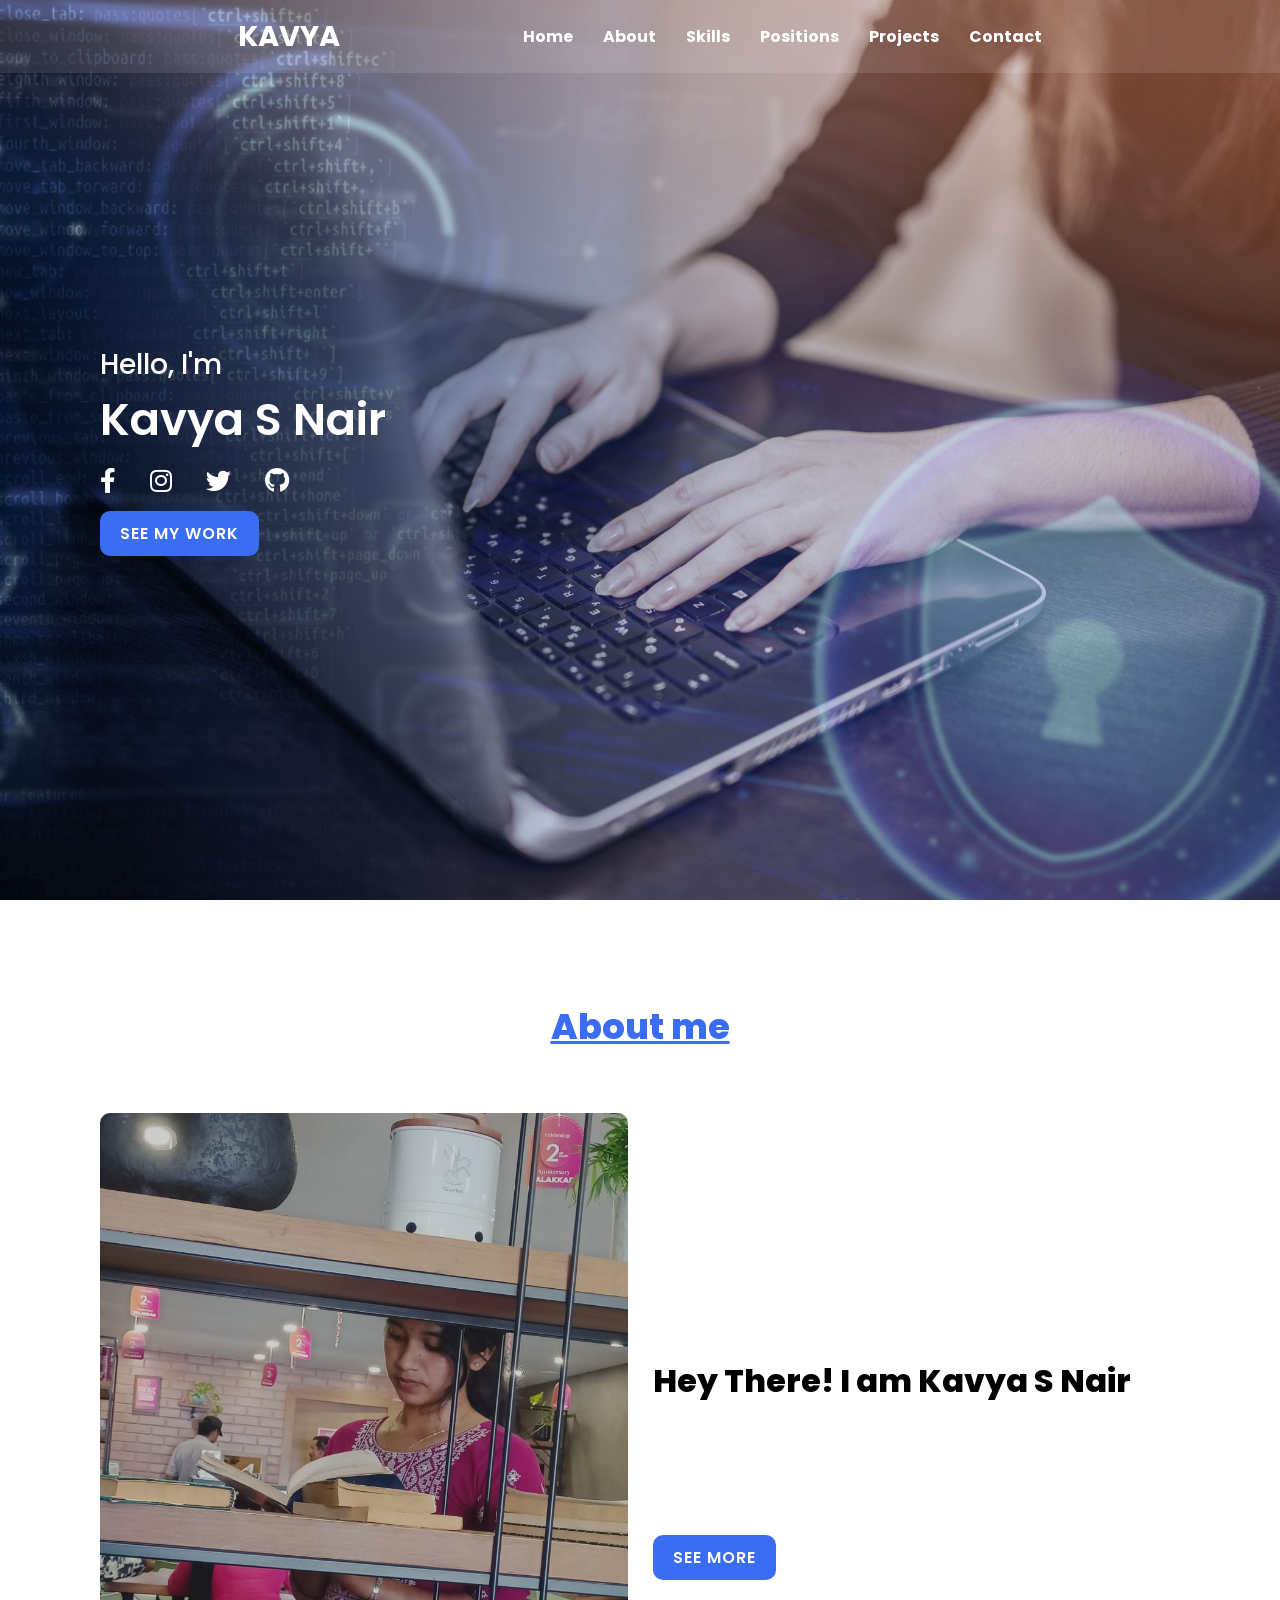
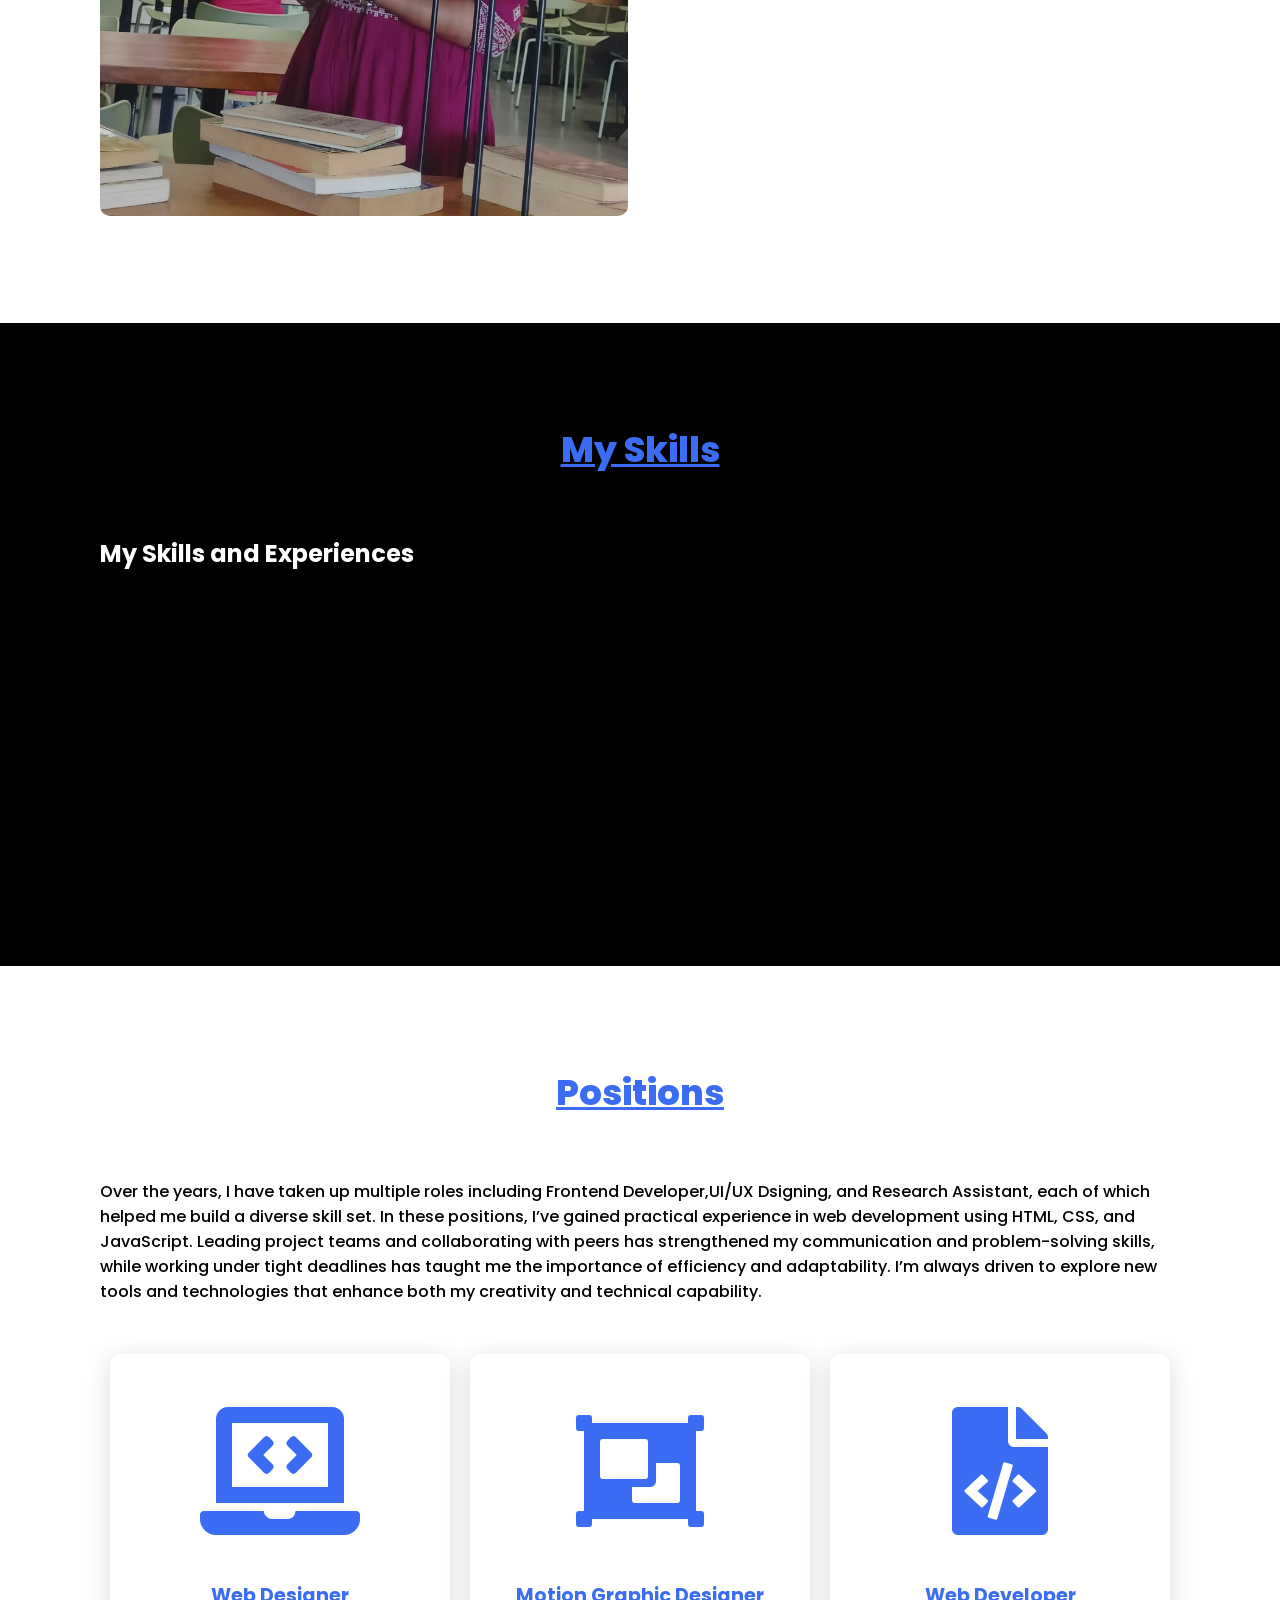
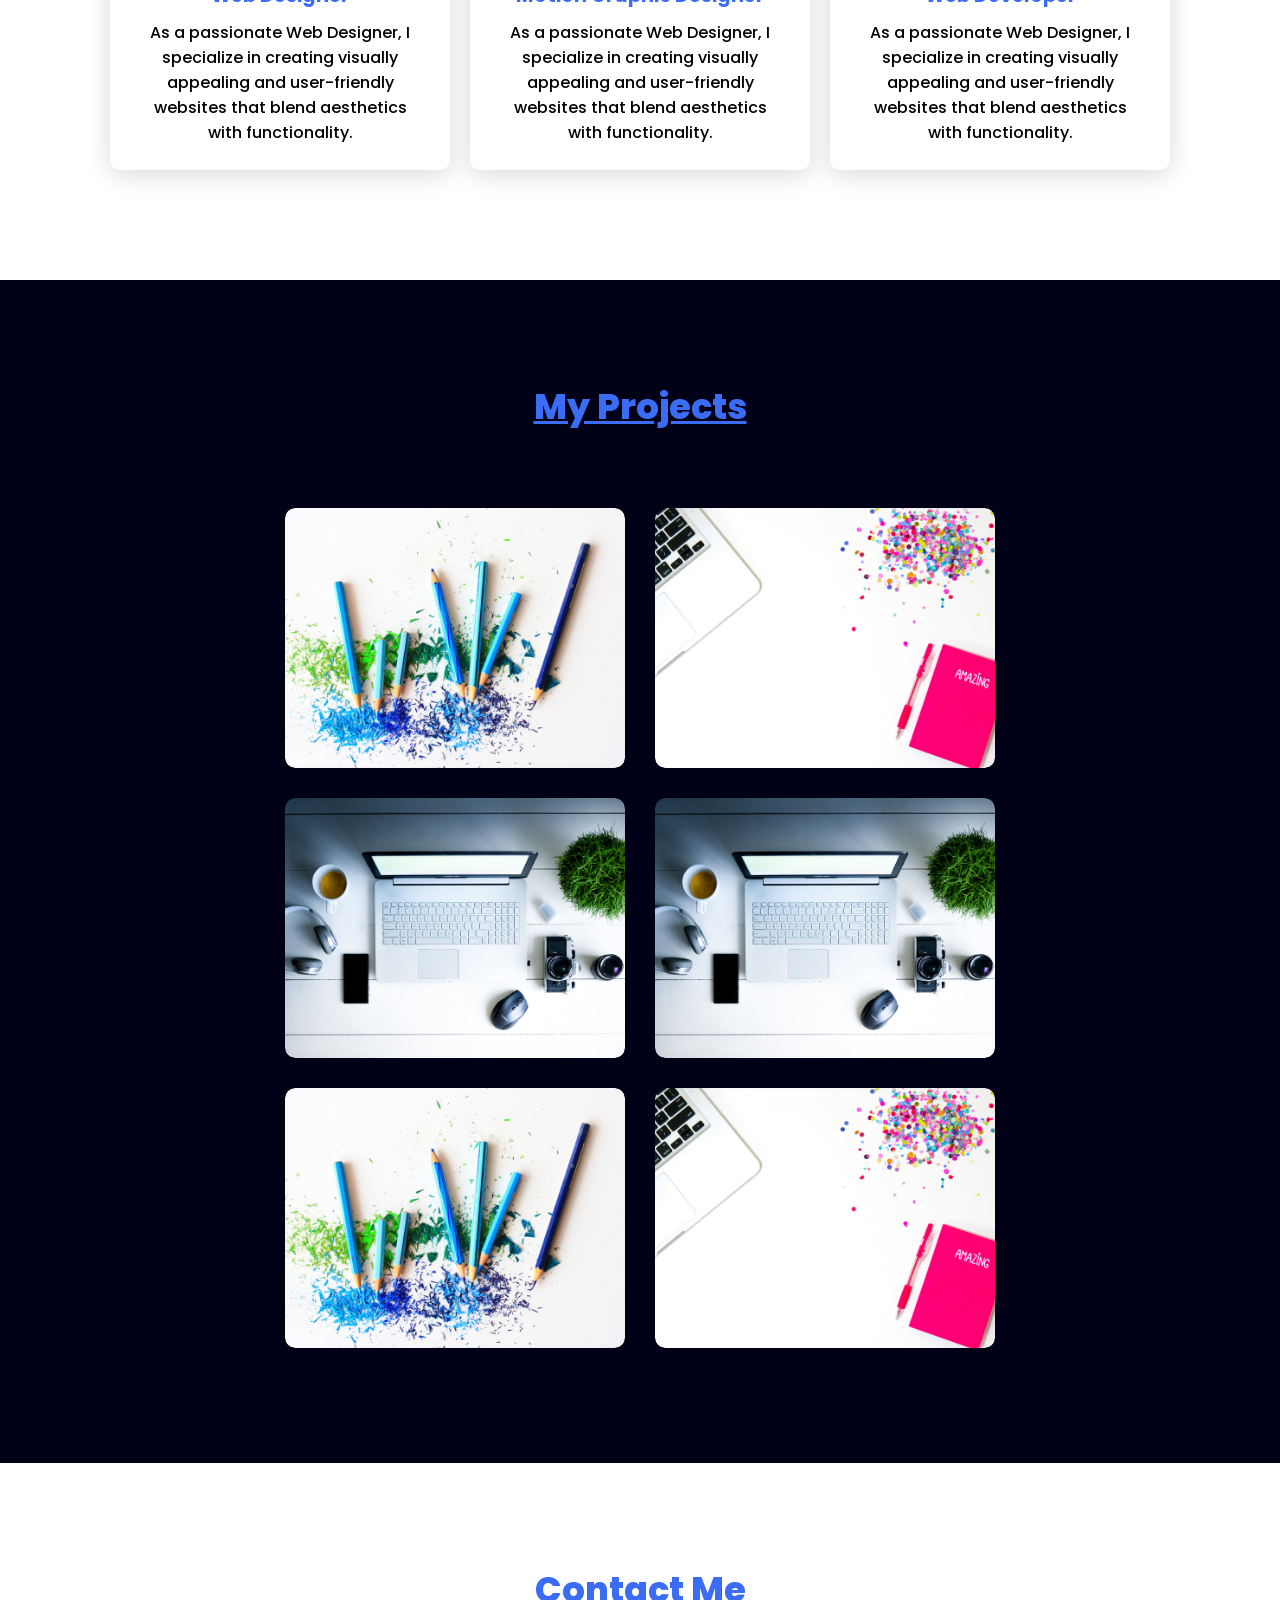
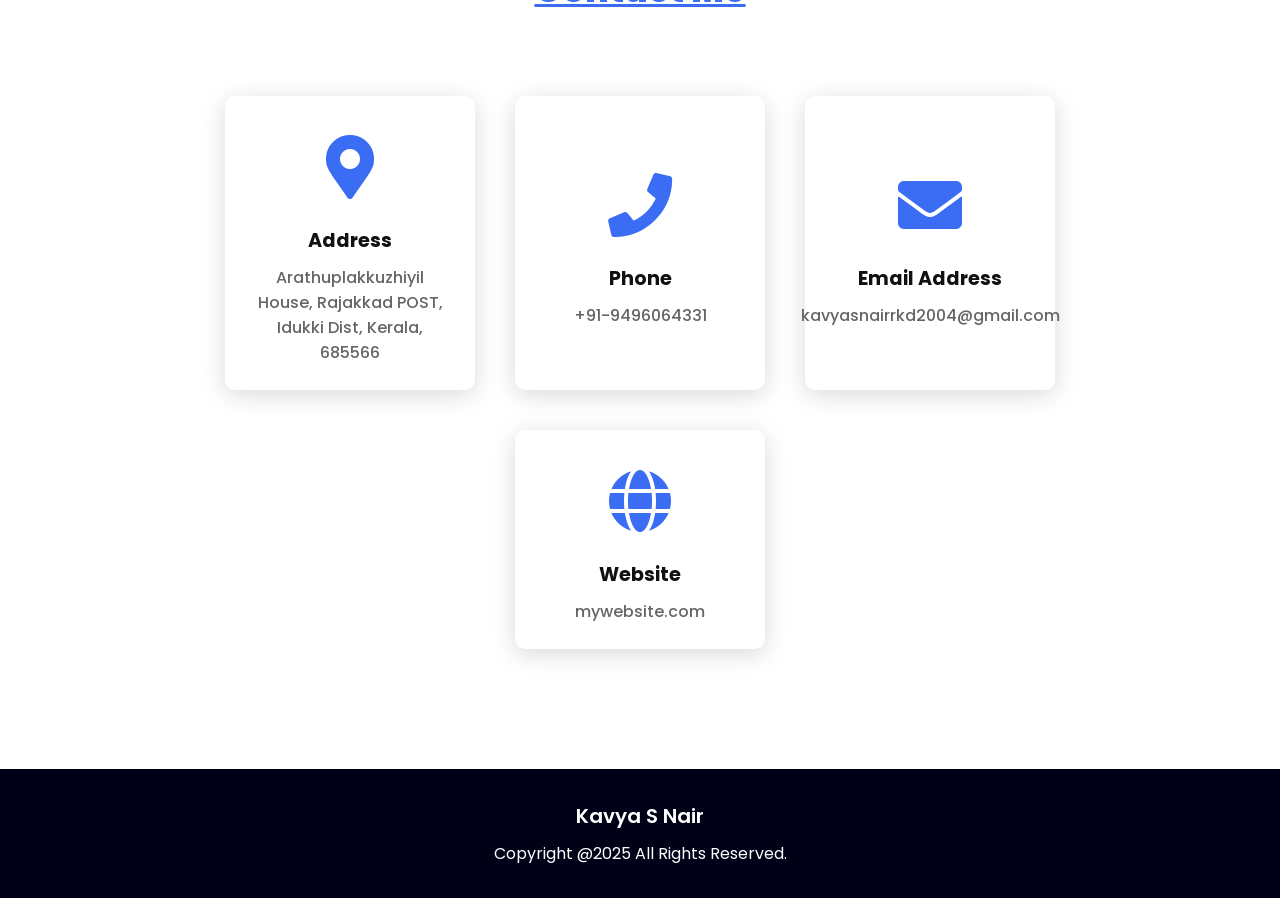
==== commit 2a28eebd: "Update text.html" ====
--- a/text.html
+++ b/text.html
@@ -232,7 +232,7 @@
                     </div>
                     <div class="info">
                         <h3>Address</h3>
-                        <span>Sruthilayam House, Akathethara POST, Palakkad Dist, Kerala, 679513</span>
+                        <span>Arathuplakkuzhiyil House, Rajakkad POST, Idukki Dist, Kerala, 685566</span>
                     </div>
                 </div>
                 <div class="card">
@@ -241,7 +241,7 @@
                     </div>
                     <div class="info">
                         <h3>Phone</h3>
-                        <span>+91-7012641994</span>
+                        <span>+91-9496064331</span>
                     </div>
                 </div>
                 <div class="card">
@@ -250,7 +250,7 @@
                     </div>
                     <div class="info">
                         <h3>Email Address</h3>
-                        <span>kavya@gmail.com</span>
+                        <span>kavyasnairrkd2004@gmail.com</span>
                     </div>
                 </div>
                 <div class="card">
@@ -269,7 +269,7 @@
     </section>
 
     <footer class="footer">
-        <span class="footer-title">John Doe</span>
+        <span class="footer-title">Kavya S Nair</span>
         <p>Copyright @2025 All Rights Reserved.</p>
     </footer>
 
